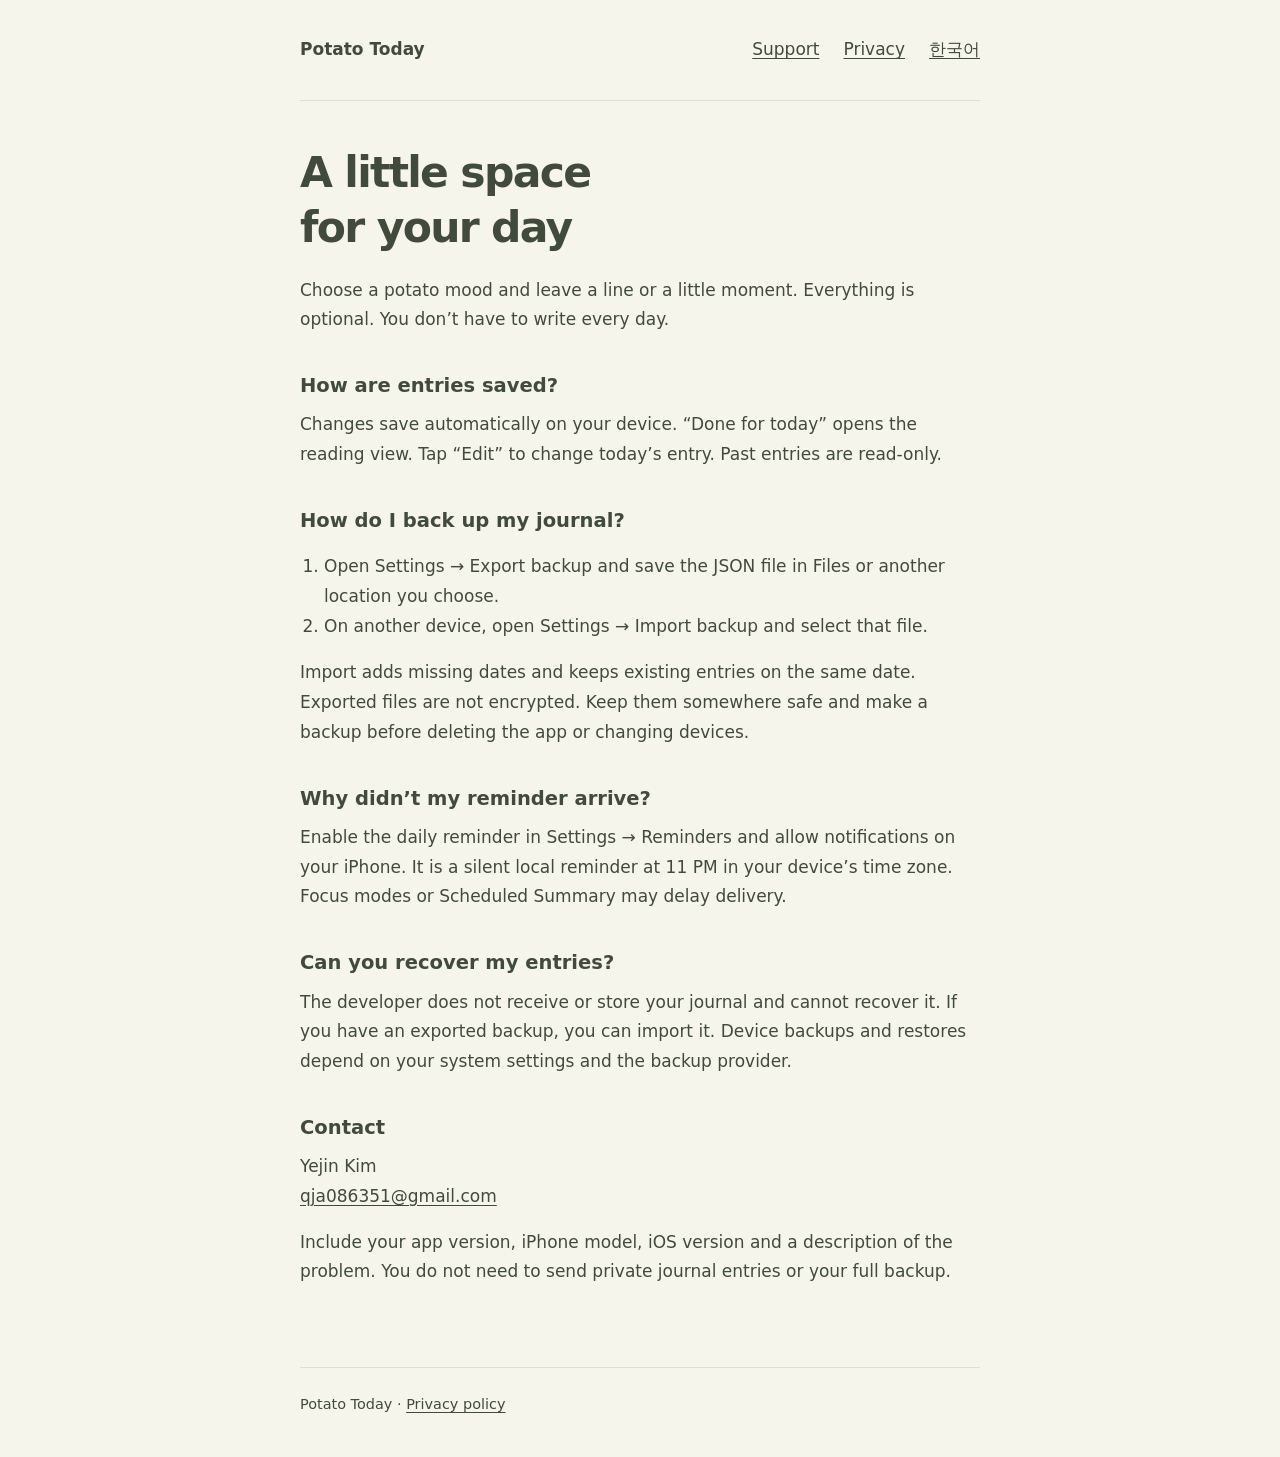
==== en.html @ 9499d60e "Publish Potato Today support and privacy pages" ====
<!doctype html>
<html lang="en"><head><meta charset="utf-8"><meta name="viewport" content="width=device-width,initial-scale=1"><meta name="description" content="Potato Today support. Learn about your journal, backups and optional daily reminders."><title>Potato Today · Support</title><link rel="stylesheet" href="style.css"></head><body>
<header><a class="brand" href="en.html">Potato Today</a><nav aria-label="Pages"><a href="en.html" aria-current="page">Support</a><a href="privacy-en.html">Privacy</a><a href="index.html" lang="ko">한국어</a></nav></header>
<main><h1>A little space<br>for your day</h1><p>Choose a potato mood and leave a line or a little moment. Everything is optional. You don’t have to write every day.</p>
<h2>How are entries saved?</h2><p>Changes save automatically on your device. “Done for today” opens the reading view. Tap “Edit” to change today’s entry. Past entries are read-only.</p>
<h2>How do I back up my journal?</h2><ol><li>Open Settings → Export backup and save the JSON file in Files or another location you choose.</li><li>On another device, open Settings → Import backup and select that file.</li></ol><p>Import adds missing dates and keeps existing entries on the same date. Exported files are not encrypted. Keep them somewhere safe and make a backup before deleting the app or changing devices.</p>
<h2>Why didn’t my reminder arrive?</h2><p>Enable the daily reminder in Settings → Reminders and allow notifications on your iPhone. It is a silent local reminder at 11 PM in your device’s time zone. Focus modes or Scheduled Summary may delay delivery.</p>
<h2>Can you recover my entries?</h2><p>The developer does not receive or store your journal and cannot recover it. If you have an exported backup, you can import it. Device backups and restores depend on your system settings and the backup provider.</p>
<h2>Contact</h2><p>Yejin Kim<br><a href="mailto:qja086351@gmail.com">qja086351@gmail.com</a></p><p>Include your app version, iPhone model, iOS version and a description of the problem. You do not need to send private journal entries or your full backup.</p>
</main><footer>Potato Today · <a href="privacy-en.html">Privacy policy</a></footer></body></html>
---- style.css ----
:root{color-scheme:light;font-family:system-ui,-apple-system,BlinkMacSystemFont,sans-serif;color:#414b3c;background:#f6f5ec;font-size:17px;line-height:1.75}*{box-sizing:border-box}body{margin:0}a{color:inherit;text-underline-offset:.2em}a:focus-visible{outline:3px solid #617348;outline-offset:5px}header,main,footer{width:min(100% - 40px,680px);margin:auto}header{padding:28px 0;border-bottom:1px solid #dedfd3;display:flex;justify-content:space-between;gap:20px;flex-wrap:wrap}header a{min-height:44px;display:inline-flex;align-items:center}header .brand{font-weight:700;text-decoration:none}nav{display:flex;gap:24px}main{padding:44px 0 64px}h1{font-size:clamp(1.9rem,6vw,2.5rem);line-height:1.3;letter-spacing:-.04em;margin:0 0 20px}h2{font-size:1.15rem;line-height:1.5;margin:36px 0 10px}p{margin:0 0 16px}ul,ol{padding-left:24px}.muted{color:#66715e}.draft{padding:14px 18px;border:1px dashed #8b7752;border-radius:12px;margin:0 0 32px;background:#fff8e6}footer{border-top:1px solid #dedfd3;padding:24px 0 40px;font-size:.85rem}button,input{font:inherit}
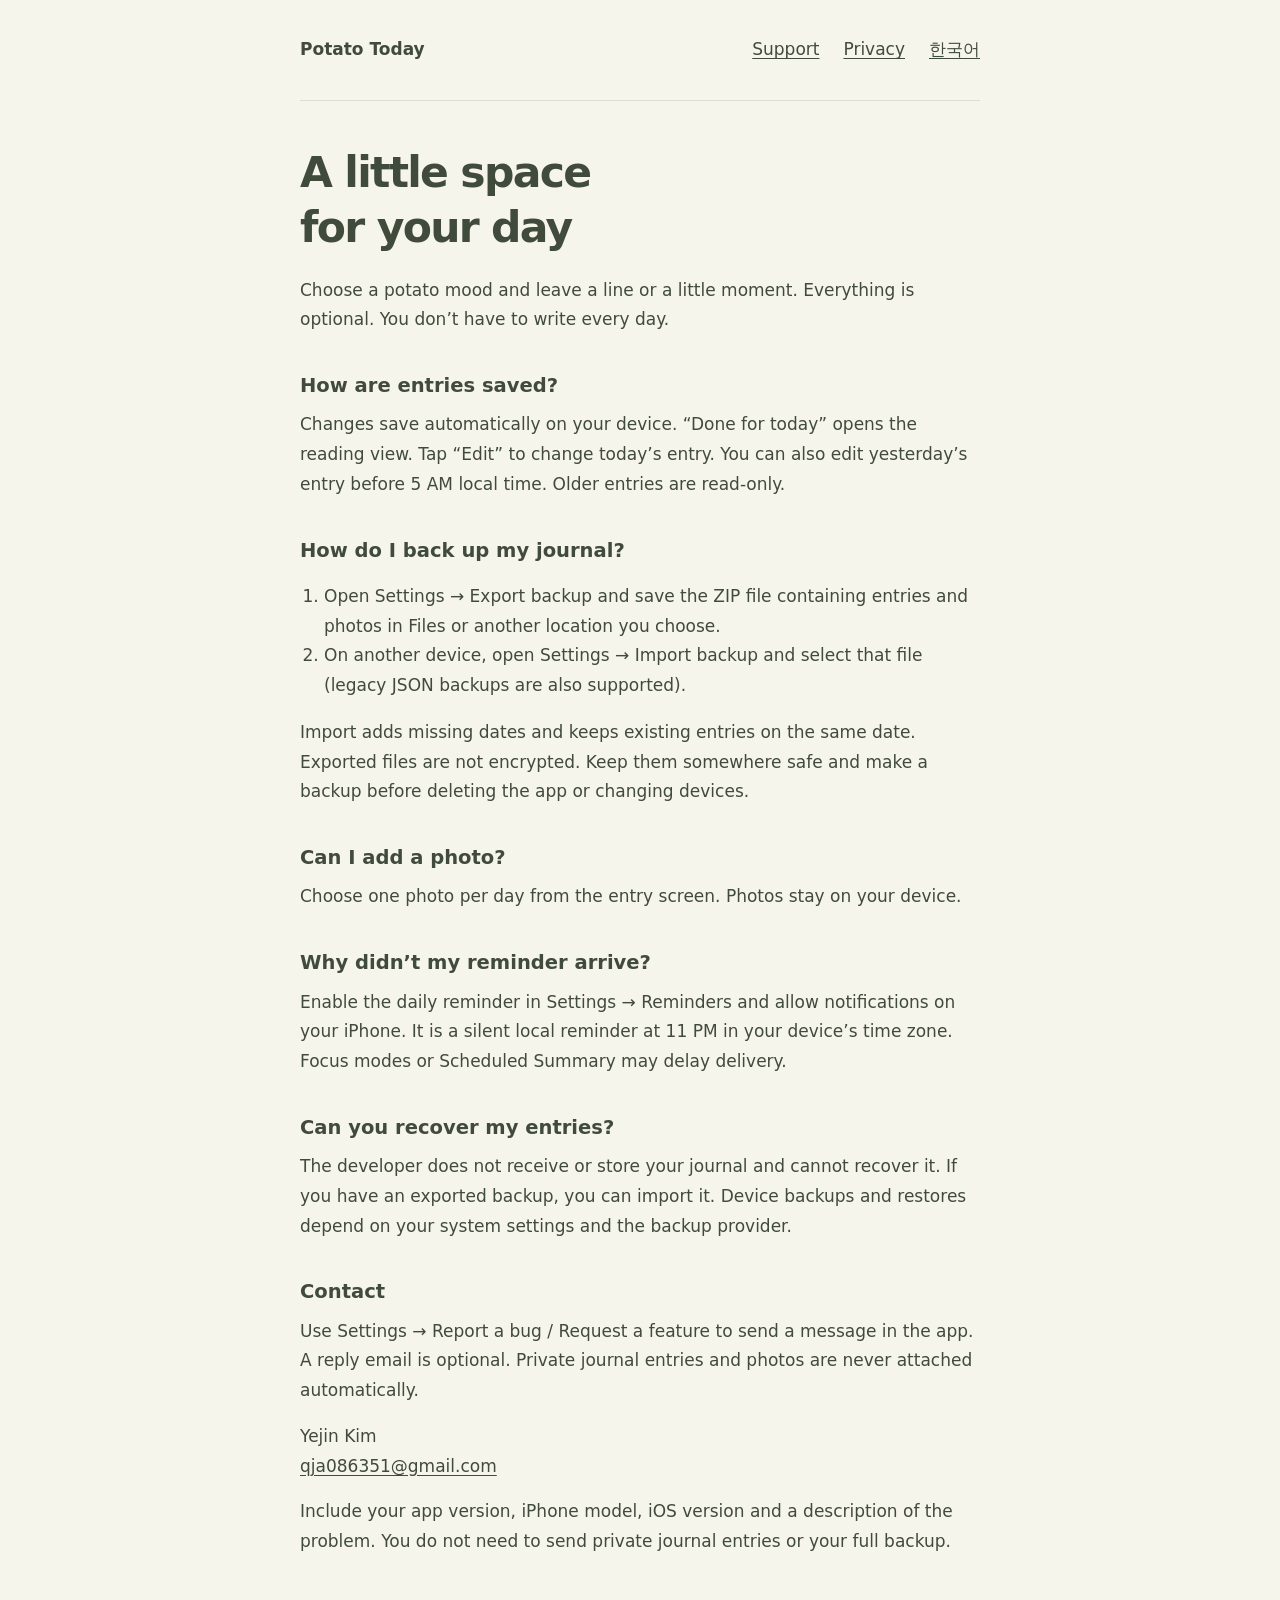
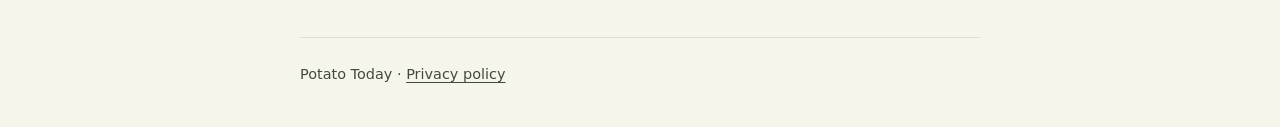
==== commit 43ddba1b: "Document version 1.1 photos, backups and feedback privacy" ====
--- a/en.html
+++ b/en.html
@@ -2,9 +2,10 @@
 <html lang="en"><head><meta charset="utf-8"><meta name="viewport" content="width=device-width,initial-scale=1"><meta name="description" content="Potato Today support. Learn about your journal, backups and optional daily reminders."><title>Potato Today · Support</title><link rel="stylesheet" href="style.css"></head><body>
 <header><a class="brand" href="en.html">Potato Today</a><nav aria-label="Pages"><a href="en.html" aria-current="page">Support</a><a href="privacy-en.html">Privacy</a><a href="index.html" lang="ko">한국어</a></nav></header>
 <main><h1>A little space<br>for your day</h1><p>Choose a potato mood and leave a line or a little moment. Everything is optional. You don’t have to write every day.</p>
-<h2>How are entries saved?</h2><p>Changes save automatically on your device. “Done for today” opens the reading view. Tap “Edit” to change today’s entry. Past entries are read-only.</p>
-<h2>How do I back up my journal?</h2><ol><li>Open Settings → Export backup and save the JSON file in Files or another location you choose.</li><li>On another device, open Settings → Import backup and select that file.</li></ol><p>Import adds missing dates and keeps existing entries on the same date. Exported files are not encrypted. Keep them somewhere safe and make a backup before deleting the app or changing devices.</p>
+<h2>How are entries saved?</h2><p>Changes save automatically on your device. “Done for today” opens the reading view. Tap “Edit” to change today’s entry. You can also edit yesterday’s entry before 5 AM local time. Older entries are read-only.</p>
+<h2>How do I back up my journal?</h2><ol><li>Open Settings → Export backup and save the ZIP file containing entries and photos in Files or another location you choose.</li><li>On another device, open Settings → Import backup and select that file (legacy JSON backups are also supported).</li></ol><p>Import adds missing dates and keeps existing entries on the same date. Exported files are not encrypted. Keep them somewhere safe and make a backup before deleting the app or changing devices.</p>
+<h2>Can I add a photo?</h2><p>Choose one photo per day from the entry screen. Photos stay on your device.</p>
 <h2>Why didn’t my reminder arrive?</h2><p>Enable the daily reminder in Settings → Reminders and allow notifications on your iPhone. It is a silent local reminder at 11 PM in your device’s time zone. Focus modes or Scheduled Summary may delay delivery.</p>
 <h2>Can you recover my entries?</h2><p>The developer does not receive or store your journal and cannot recover it. If you have an exported backup, you can import it. Device backups and restores depend on your system settings and the backup provider.</p>
-<h2>Contact</h2><p>Yejin Kim<br><a href="mailto:qja086351@gmail.com">qja086351@gmail.com</a></p><p>Include your app version, iPhone model, iOS version and a description of the problem. You do not need to send private journal entries or your full backup.</p>
+<h2>Contact</h2><p>Use Settings → Report a bug / Request a feature to send a message in the app. A reply email is optional. Private journal entries and photos are never attached automatically.</p><p>Yejin Kim<br><a href="mailto:qja086351@gmail.com">qja086351@gmail.com</a></p><p>Include your app version, iPhone model, iOS version and a description of the problem. You do not need to send private journal entries or your full backup.</p>
 </main><footer>Potato Today · <a href="privacy-en.html">Privacy policy</a></footer></body></html>
